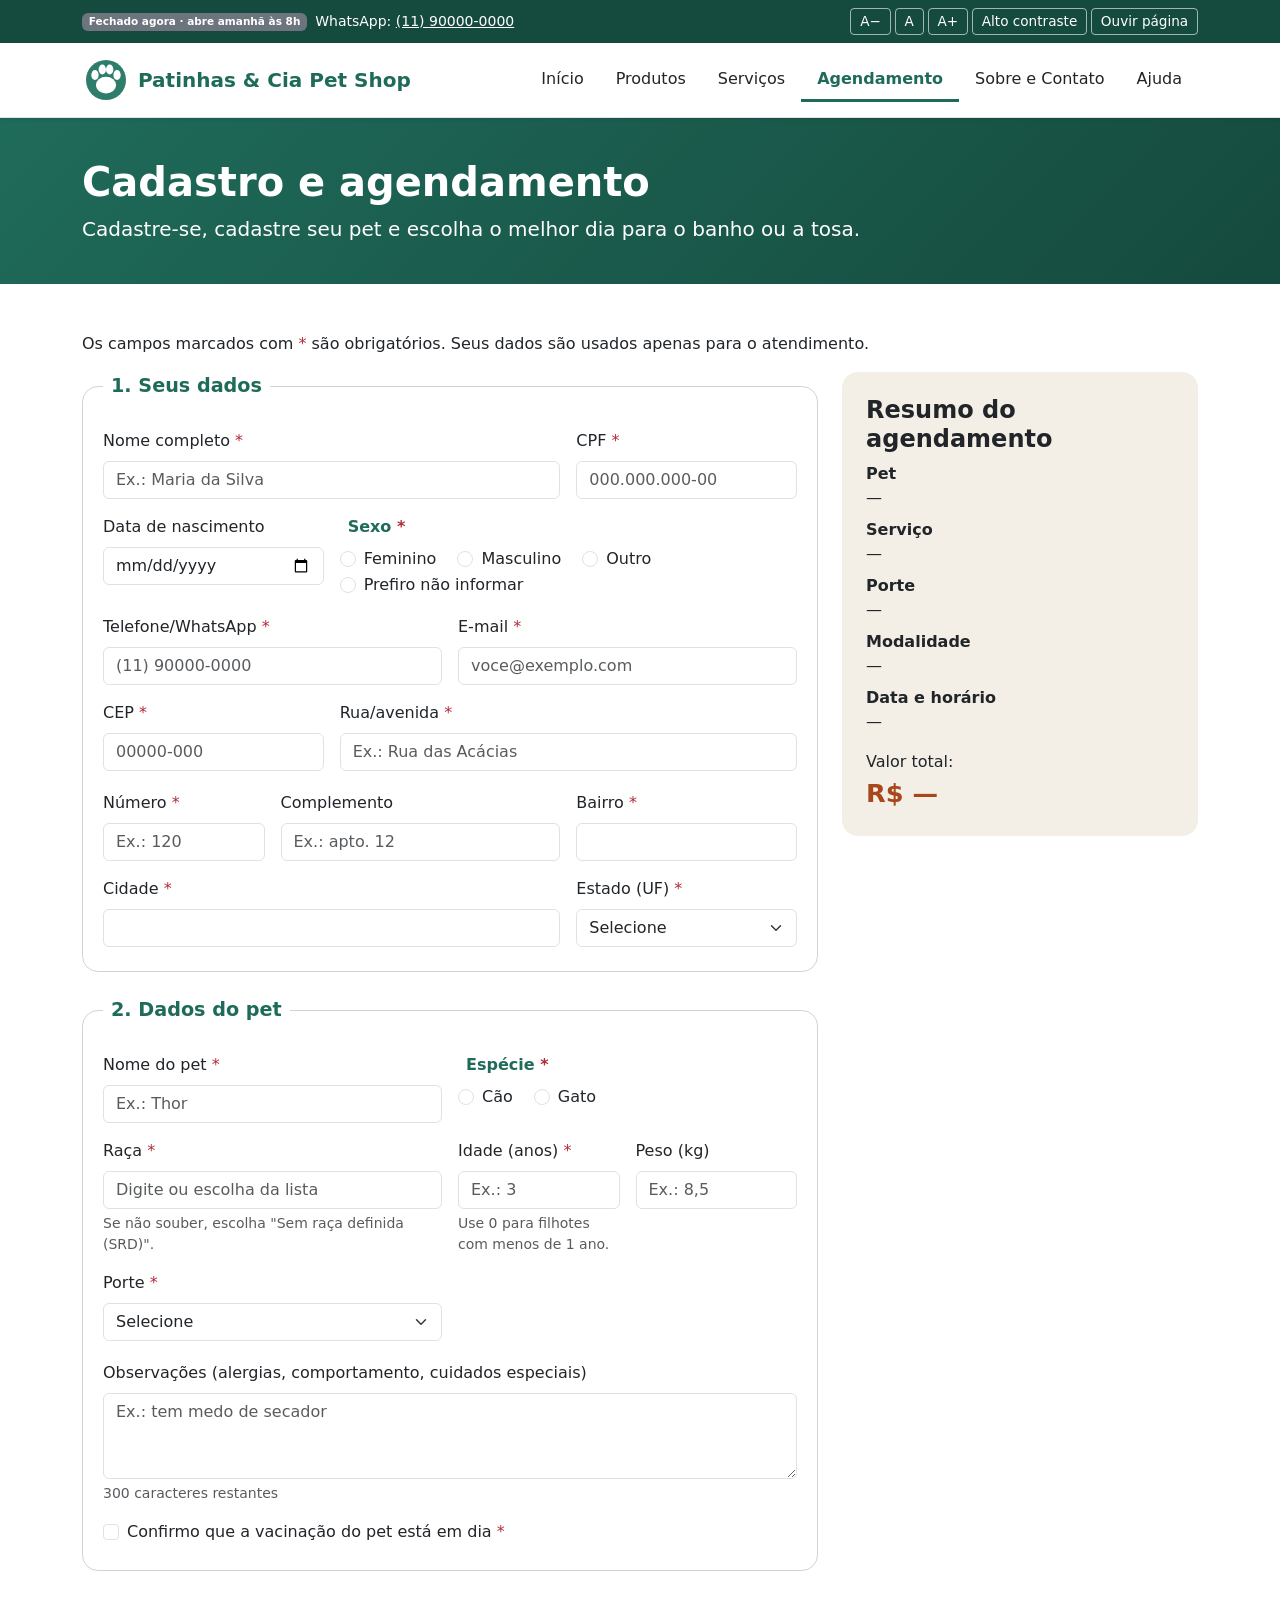
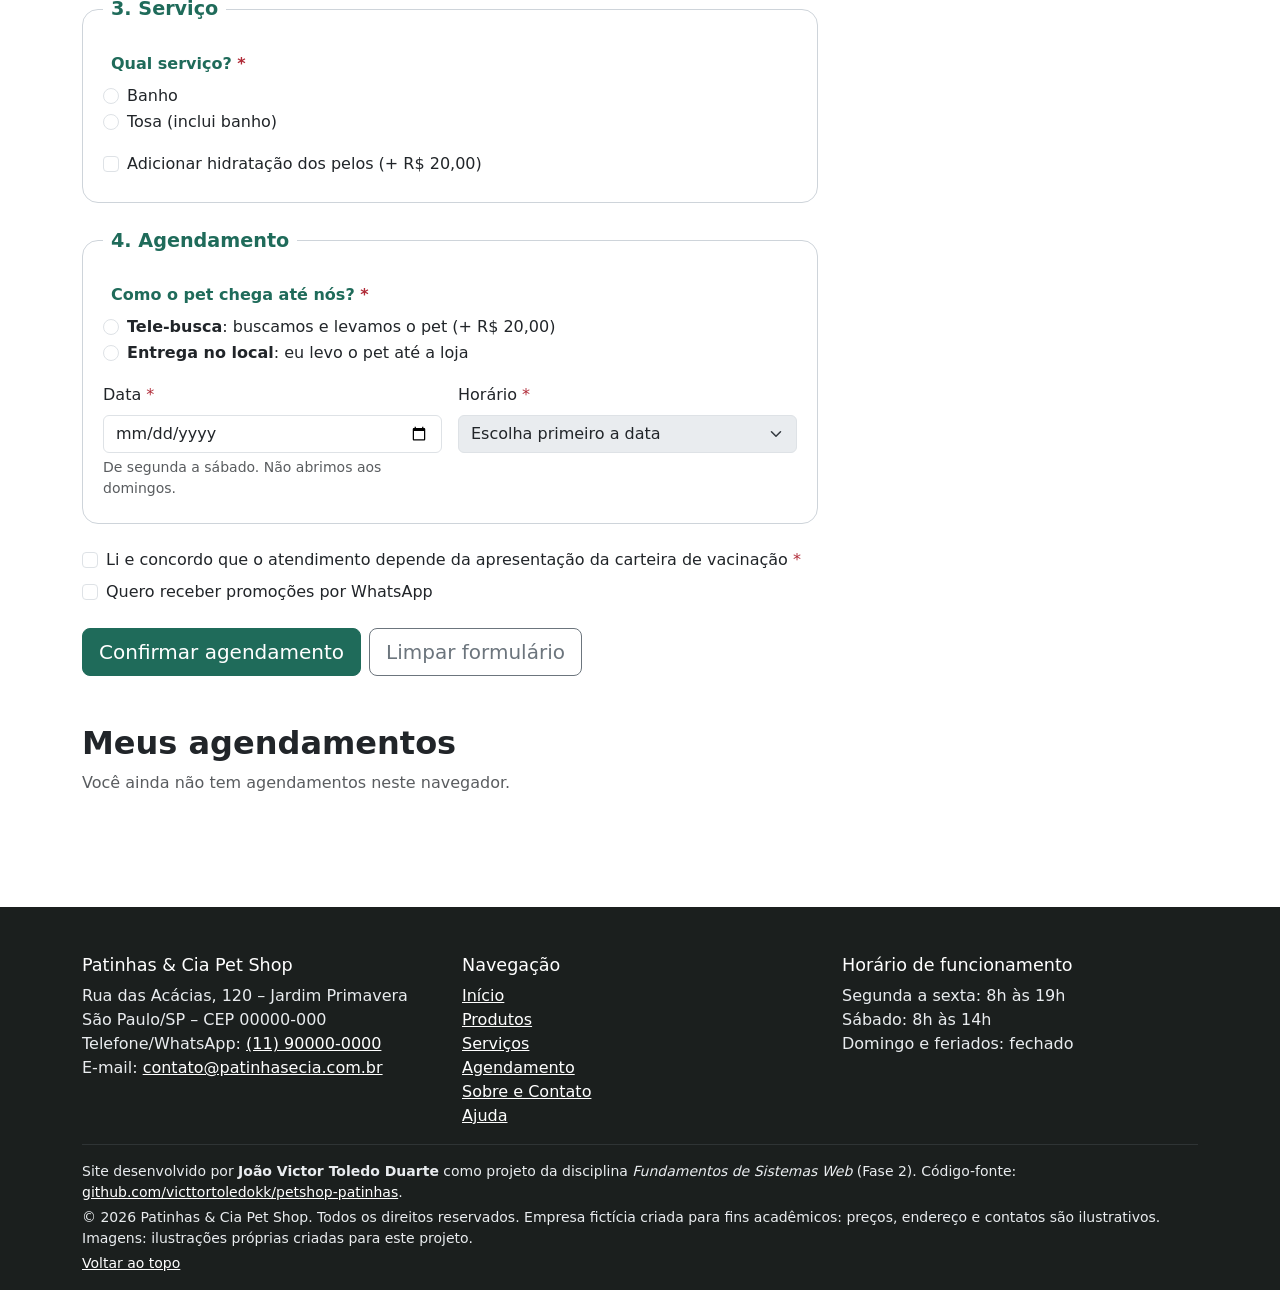
==== agendamento.html @ 4f547d24 "Fase 2: página de cadastro e agendamento (agendamento.html)" ====
<!DOCTYPE html>
<html lang="pt-BR">
<head>
  <meta charset="UTF-8">
  <meta name="viewport" content="width=device-width, initial-scale=1.0">
  <meta name="description" content="Cadastro do cliente e do pet e agendamento de banho e tosa com tele-busca ou entrega no local.">
  <meta name="author" content="João Victor Toledo Duarte">
  <title>Agendamento | Patinhas &amp; Cia Pet Shop</title>
  <link rel="icon" href="imagens/logo.svg" type="image/svg+xml">
  <!-- Bootstrap 5 (CDN) e, depois, o CSS próprio do site, que personaliza o Bootstrap -->
  <link rel="stylesheet" href="https://cdn.jsdelivr.net/npm/bootstrap@5.3.9/dist/css/bootstrap.min.css" integrity="sha384-yEPZ7jP9S0QKiUQ0m3jjsO4ProIW7wvR9gXkI7JOGa2XVsw53Yke2bsdkBbjmmiX" crossorigin="anonymous">
  <link rel="stylesheet" href="css/estilo.css">
</head>
<body id="topo">
  <!-- Link para pular direto ao conteúdo (acessibilidade para teclado e leitores de tela) -->
  <a class="visually-hidden-focusable pular-link" href="#conteudo">Pular para o conteúdo principal</a>

  <!-- ===================== CABEÇALHO ===================== -->
  <header>
    <!-- Barra superior: status da loja (atualizado por JavaScript), contato e recursos de acessibilidade -->
    <div class="barra-topo py-2">
      <div class="container d-flex flex-wrap justify-content-between align-items-center gap-2">
        <p class="mb-0 d-flex flex-wrap align-items-center gap-2">
          <span id="status-loja" class="badge text-bg-secondary">Seg. a sex. 8h às 19h · sáb. 8h às 14h</span>
          <span>WhatsApp: <a href="tel:+5511900000000">(11) 90000-0000</a></span>
        </p>
        <div class="barra-acessibilidade d-flex flex-wrap gap-1" role="group" aria-label="Recursos de acessibilidade">
          <button type="button" class="btn btn-sm" id="btn-diminuir-fonte" aria-label="Diminuir o tamanho do texto">A−</button>
          <button type="button" class="btn btn-sm" id="btn-fonte-padrao" aria-label="Voltar ao tamanho de texto padrão">A</button>
          <button type="button" class="btn btn-sm" id="btn-aumentar-fonte" aria-label="Aumentar o tamanho do texto">A+</button>
          <button type="button" class="btn btn-sm" id="btn-contraste" aria-pressed="false">Alto contraste</button>
          <button type="button" class="btn btn-sm" id="btn-ouvir" aria-pressed="false"><span class="rotulo-ouvir">Ouvir página</span></button>
        </div>
      </div>
    </div>

    <!-- Menu de navegação responsivo (Bootstrap navbar): vira um botão "hambúrguer" em telas pequenas -->
    <nav class="navbar navbar-expand-lg bg-white border-bottom shadow-sm" aria-label="Menu principal">
      <div class="container">
        <a class="navbar-brand navbar-marca d-flex align-items-center gap-2 fw-bold text-primary" href="index.html">
          <img src="imagens/logo.svg" alt="" width="48" height="48">
          Patinhas &amp; Cia Pet Shop
        </a>
        <button class="navbar-toggler" type="button" data-bs-toggle="collapse" data-bs-target="#menu-principal"
                aria-controls="menu-principal" aria-expanded="false" aria-label="Abrir ou fechar o menu de navegação">
          <span class="navbar-toggler-icon"></span>
        </button>
        <div class="collapse navbar-collapse" id="menu-principal">
          <ul class="navbar-nav ms-auto">
          <li class="nav-item"><a class="nav-link px-lg-3" href="index.html">Início</a></li>
          <li class="nav-item"><a class="nav-link px-lg-3" href="produtos.html">Produtos</a></li>
          <li class="nav-item"><a class="nav-link px-lg-3" href="servicos.html">Serviços</a></li>
          <li class="nav-item"><a class="nav-link px-lg-3" href="agendamento.html" aria-current="page">Agendamento</a></li>
          <li class="nav-item"><a class="nav-link px-lg-3" href="sobre.html">Sobre e Contato</a></li>
          <li class="nav-item"><a class="nav-link px-lg-3" href="ajuda.html">Ajuda</a></li>
          </ul>
        </div>
      </div>
    </nav>
  </header>

  <!-- ===================== CONTEÚDO PRINCIPAL ===================== -->
  <main id="conteudo" tabindex="-1">
    <!-- Faixa de título da página -->
    <div class="faixa-titulo">
      <div class="container">
        <h1 class="fw-bold">Cadastro e agendamento</h1>
        <p class="lead mb-0">Cadastre-se, cadastre seu pet e escolha o melhor dia para o banho ou a tosa.</p>
      </div>
    </div>

    <div class="container py-5">
      <p>Os campos marcados com <span class="obrigatorio" aria-hidden="true"></span> são obrigatórios. Seus dados são usados apenas para o atendimento.</p>

      <!-- Resumo de erros: aparece no envio se algum campo estiver inválido (js/agendamento.js) -->
      <div id="resumo-erros" class="alert alert-danger" tabindex="-1" role="alert" hidden>
        <h2 class="h5 qtd-erros">Há campos para corrigir:</h2>
        <ul class="mb-0"></ul>
      </div>

      <div class="row g-4">
        <div class="col-lg-8">
          <!-- novalidate: a validação é feita pelo JavaScript, com mensagens acessíveis -->
          <form id="form-agendamento" novalidate>

            <!-- ============ 1. Dados do cliente ============ -->
            <fieldset class="bloco-form">
              <legend>1. Seus dados</legend>
              <div class="row g-3 mb-3">
                <div class="col-md-8">
                  <label for="nome" class="form-label obrigatorio">Nome completo</label>
                  <input type="text" class="form-control" id="nome" name="nome" required minlength="3" maxlength="80" autocomplete="name" placeholder="Ex.: Maria da Silva" aria-describedby="erro-nome">
                  <div id="erro-nome" class="invalid-feedback">Informe seu nome completo (pelo menos 3 letras).</div>
                </div>
                <div class="col-md-4">
                  <label for="cpf" class="form-label obrigatorio">CPF</label>
                  <input type="text" class="form-control" id="cpf" name="cpf" required inputmode="numeric" maxlength="14" placeholder="000.000.000-00" aria-describedby="erro-cpf">
                  <div id="erro-cpf" class="invalid-feedback">Informe um CPF válido.</div>
                </div>
                <div class="col-md-4">
                  <label for="nascimento" class="form-label">Data de nascimento</label>
                  <input type="date" class="form-control" id="nascimento" name="nascimento" min="1900-01-01" autocomplete="bday">
                </div>
                <div class="col-md-8">
                  <fieldset class="grupo-opcoes">
                    <legend class="form-label fs-6 obrigatorio">Sexo</legend>
                  <div class="form-check form-check-inline">
                    <input class="form-check-input" type="radio" name="sexo" id="sexo-f" value="feminino" data-rotulo="Sexo" required>
                    <label class="form-check-label" for="sexo-f">Feminino</label>
                  </div>
                  <div class="form-check form-check-inline">
                    <input class="form-check-input" type="radio" name="sexo" id="sexo-m" value="masculino" data-rotulo="Sexo" required>
                    <label class="form-check-label" for="sexo-m">Masculino</label>
                  </div>
                  <div class="form-check form-check-inline">
                    <input class="form-check-input" type="radio" name="sexo" id="sexo-o" value="outro" data-rotulo="Sexo" required>
                    <label class="form-check-label" for="sexo-o">Outro</label>
                  </div>
                  <div class="form-check form-check-inline">
                    <input class="form-check-input" type="radio" name="sexo" id="sexo-n" value="naoInformar" data-rotulo="Sexo" required>
                    <label class="form-check-label" for="sexo-n">Prefiro não informar</label>
                  </div>
                  </fieldset>
                </div>
                <div class="col-md-6">
                  <label for="telefone" class="form-label obrigatorio">Telefone/WhatsApp</label>
                  <input type="tel" class="form-control" id="telefone" name="telefone" required inputmode="numeric" maxlength="15" autocomplete="tel" placeholder="(11) 90000-0000" aria-describedby="erro-telefone">
                  <div id="erro-telefone" class="invalid-feedback">Informe o telefone com DDD.</div>
                </div>
                <div class="col-md-6">
                  <label for="email" class="form-label obrigatorio">E-mail</label>
                  <input type="email" class="form-control" id="email" name="email" required maxlength="100" autocomplete="email" placeholder="voce@exemplo.com" aria-describedby="erro-email">
                  <div id="erro-email" class="invalid-feedback">Informe um e-mail válido, como nome@exemplo.com.</div>
                </div>
              </div>

              <!-- Endereço: o CEP preenche rua, bairro, cidade e UF automaticamente -->
              <div class="row g-3 mb-3">
                <div class="col-md-4">
                  <label for="cep" class="form-label obrigatorio">CEP</label>
                  <input type="text" class="form-control" id="cep" name="cep" required inputmode="numeric" maxlength="9" autocomplete="postal-code" placeholder="00000-000" aria-describedby="status-cep erro-cep">
                  <div id="erro-cep" class="invalid-feedback">Informe o CEP com 8 números.</div>
                  <div id="status-cep" class="form-text" aria-live="polite"></div>
                </div>
                <div class="col-md-8">
                  <label for="logradouro" class="form-label obrigatorio">Rua/avenida</label>
                  <input type="text" class="form-control" id="logradouro" name="logradouro" required maxlength="100" autocomplete="address-line1" placeholder="Ex.: Rua das Acácias">
                  <div class="invalid-feedback">Informe a rua.</div>
                </div>
                <div class="col-md-3">
                  <label for="numero" class="form-label obrigatorio">Número</label>
                  <input type="text" class="form-control" id="numero" name="numero" required maxlength="10" placeholder="Ex.: 120">
                  <div class="invalid-feedback">Informe o número.</div>
                </div>
                <div class="col-md-5">
                  <label for="complemento" class="form-label">Complemento</label>
                  <input type="text" class="form-control" id="complemento" name="complemento" maxlength="50" autocomplete="address-line2" placeholder="Ex.: apto. 12">
                </div>
                <div class="col-md-4">
                  <label for="bairro" class="form-label obrigatorio">Bairro</label>
                  <input type="text" class="form-control" id="bairro" name="bairro" required maxlength="60">
                  <div class="invalid-feedback">Informe o bairro.</div>
                </div>
                <div class="col-md-8">
                  <label for="cidade" class="form-label obrigatorio">Cidade</label>
                  <input type="text" class="form-control" id="cidade" name="cidade" required maxlength="60" autocomplete="address-level2">
                  <div class="invalid-feedback">Informe a cidade.</div>
                </div>
                <div class="col-md-4">
                  <label for="uf" class="form-label obrigatorio">Estado (UF)</label>
                  <select class="form-select" id="uf" name="uf" required autocomplete="address-level1">
                    <option value="">Selecione</option>
                    <option value="AC">AC</option>
                    <option value="AL">AL</option>
                    <option value="AP">AP</option>
                    <option value="AM">AM</option>
                    <option value="BA">BA</option>
                    <option value="CE">CE</option>
                    <option value="DF">DF</option>
                    <option value="ES">ES</option>
                    <option value="GO">GO</option>
                    <option value="MA">MA</option>
                    <option value="MT">MT</option>
                    <option value="MS">MS</option>
                    <option value="MG">MG</option>
                    <option value="PA">PA</option>
                    <option value="PB">PB</option>
                    <option value="PR">PR</option>
                    <option value="PE">PE</option>
                    <option value="PI">PI</option>
                    <option value="RJ">RJ</option>
                    <option value="RN">RN</option>
                    <option value="RS">RS</option>
                    <option value="RO">RO</option>
                    <option value="RR">RR</option>
                    <option value="SC">SC</option>
                    <option value="SP">SP</option>
                    <option value="SE">SE</option>
                    <option value="TO">TO</option>
                  </select>
                  <div class="invalid-feedback">Selecione o estado.</div>
                </div>
              </div>
            </fieldset>

            <!-- ============ 2. Dados do pet ============ -->
            <fieldset class="bloco-form">
              <legend>2. Dados do pet</legend>
              <div class="row g-3 mb-3">
                <div class="col-md-6">
                  <label for="petNome" class="form-label obrigatorio">Nome do pet</label>
                  <input type="text" class="form-control" id="petNome" name="petNome" required maxlength="40" placeholder="Ex.: Thor">
                  <div class="invalid-feedback">Informe o nome do pet.</div>
                </div>
                <div class="col-md-6">
                  <fieldset class="grupo-opcoes">
                    <legend class="form-label fs-6 obrigatorio">Espécie</legend>
                  <div class="form-check form-check-inline">
                    <input class="form-check-input" type="radio" name="especie" id="especie-cao" value="cao" data-rotulo="Espécie" required>
                    <label class="form-check-label" for="especie-cao">Cão</label>
                  </div>
                  <div class="form-check form-check-inline">
                    <input class="form-check-input" type="radio" name="especie" id="especie-gato" value="gato" data-rotulo="Espécie" required>
                    <label class="form-check-label" for="especie-gato">Gato</label>
                  </div>
                  </fieldset>
                </div>
                <div class="col-md-6">
                  <label for="raca" class="form-label obrigatorio">Raça</label>
                  <!-- datalist: sugestões de raças conforme a espécie, mas aceita qualquer texto -->
                  <input type="text" class="form-control" id="raca" name="raca" required maxlength="40" list="lista-racas" placeholder="Digite ou escolha da lista" aria-describedby="ajuda-raca">
                  <datalist id="lista-racas"></datalist>
                  <div id="ajuda-raca" class="form-text">Se não souber, escolha "Sem raça definida (SRD)".</div>
                  <div class="invalid-feedback">Informe a raça.</div>
                </div>
                <div class="col-6 col-md-3">
                  <label for="petIdade" class="form-label obrigatorio">Idade (anos)</label>
                  <input type="number" class="form-control" id="petIdade" name="petIdade" required min="0" max="30" step="1" placeholder="Ex.: 3" aria-describedby="ajuda-idade">
                  <div id="ajuda-idade" class="form-text">Use 0 para filhotes com menos de 1 ano.</div>
                  <div class="invalid-feedback">Informe uma idade de 0 a 30 anos.</div>
                </div>
                <div class="col-6 col-md-3">
                  <label for="peso" class="form-label">Peso (kg)</label>
                  <input type="number" class="form-control" id="peso" name="peso" min="0.5" max="100" step="0.1" placeholder="Ex.: 8,5" aria-describedby="aviso-porte">
                  <div class="invalid-feedback">Informe um peso de 0,5 a 100 kg.</div>
                </div>
                <div class="col-md-6">
                  <label for="porte" class="form-label obrigatorio">Porte</label>
                  <select class="form-select" id="porte" name="porte" required aria-describedby="aviso-porte">
                    <option value="">Selecione</option>
                    <option value="pequeno">Pequeno (até 10 kg)</option>
                    <option value="medio">Médio (de 10 a 25 kg)</option>
                    <option value="grande">Grande (acima de 25 kg)</option>
                  </select>
                  <div class="invalid-feedback">Selecione o porte do pet.</div>
                  <div id="aviso-porte" class="form-text" aria-live="polite"></div>
                </div>
                <div class="col-12">
                  <label for="observacoes" class="form-label">Observações (alergias, comportamento, cuidados especiais)</label>
                  <textarea class="form-control" id="observacoes" name="observacoes" rows="3" maxlength="300" placeholder="Ex.: tem medo de secador" aria-describedby="contador-obs"></textarea>
                  <div id="contador-obs" class="form-text">300 caracteres restantes</div>
                </div>
                <div class="col-12">
                  <div class="form-check">
                    <input class="form-check-input" type="checkbox" id="vacinas" name="vacinas" required data-rotulo="Vacinas">
                    <label class="form-check-label obrigatorio" for="vacinas">Confirmo que a vacinação do pet está em dia</label>
                    <div class="invalid-feedback">Para a segurança de todos os animais, só atendemos pets vacinados.</div>
                  </div>
                </div>
              </div>
            </fieldset>

            <!-- ============ 3. Serviço ============ -->
            <fieldset class="bloco-form">
              <legend>3. Serviço</legend>
              <div class="row g-3 mb-3">
                <div class="col-md-6">
                  <fieldset class="grupo-opcoes">
                    <legend class="form-label fs-6 obrigatorio">Qual serviço?</legend>
                  <div class="form-check">
                    <input class="form-check-input" type="radio" name="servico" id="servico-banho" value="banho" data-rotulo="Serviço" required>
                    <label class="form-check-label" for="servico-banho">Banho</label>
                  </div>
                  <div class="form-check">
                    <input class="form-check-input" type="radio" name="servico" id="servico-tosa" value="tosa" data-rotulo="Serviço" required>
                    <label class="form-check-label" for="servico-tosa">Tosa (inclui banho)</label>
                  </div>
                  </fieldset>
                </div>
                <div class="col-md-6" id="grupo-tipo-tosa" hidden>
                  <fieldset class="grupo-opcoes">
                    <legend class="form-label fs-6 obrigatorio">Tipo de tosa</legend>
                  <div class="form-check">
                    <input class="form-check-input" type="radio" name="tipoTosa" id="tosa-higienica" value="higienica" data-rotulo="Tipo de tosa" required>
                    <label class="form-check-label" for="tosa-higienica">Higiênica (patas, barriga e regiões íntimas)</label>
                  </div>
                  <div class="form-check">
                    <input class="form-check-input" type="radio" name="tipoTosa" id="tosa-completa" value="completa" data-rotulo="Tipo de tosa" required>
                    <label class="form-check-label" for="tosa-completa">Completa (corpo inteiro)</label>
                  </div>
                  </fieldset>
                </div>
                <div class="col-12">
                  <div class="form-check">
                    <input class="form-check-input" type="checkbox" id="hidratacao" name="hidratacao">
                    <label class="form-check-label" for="hidratacao">Adicionar hidratação dos pelos (+ R$ 20,00)</label>
                  </div>
                </div>
              </div>
            </fieldset>

            <!-- ============ 4. Agendamento ============ -->
            <fieldset class="bloco-form">
              <legend>4. Agendamento</legend>
              <div class="row g-3 mb-3">
                <div class="col-12">
                  <fieldset class="grupo-opcoes">
                    <legend class="form-label fs-6 obrigatorio">Como o pet chega até nós?</legend>
                  <div class="form-check">
                    <input class="form-check-input" type="radio" name="modalidade" id="modalidade-telebusca" value="telebusca" data-rotulo="Modalidade" required>
                    <label class="form-check-label" for="modalidade-telebusca"><strong>Tele-busca</strong>: buscamos e levamos o pet (+ R$ 20,00)</label>
                  </div>
                  <div class="form-check">
                    <input class="form-check-input" type="radio" name="modalidade" id="modalidade-local" value="local" data-rotulo="Modalidade" required>
                    <label class="form-check-label" for="modalidade-local"><strong>Entrega no local</strong>: eu levo o pet até a loja</label>
                  </div>
                  </fieldset>
                </div>
                <!-- Aparece só quando a tele-busca é escolhida -->
                <div class="col-12" id="bloco-endereco-busca" hidden>
                  <div class="form-check mb-2">
                    <input class="form-check-input" type="checkbox" id="mesmoEndereco" name="mesmoEndereco" checked>
                    <label class="form-check-label" for="mesmoEndereco">Buscar o pet no endereço informado acima</label>
                  </div>
                  <div id="bloco-outro-endereco" hidden>
                    <label for="enderecoBusca" class="form-label obrigatorio">Endereço para a busca</label>
                    <textarea class="form-control" id="enderecoBusca" name="enderecoBusca" rows="2" maxlength="150" placeholder="Rua, número, bairro e ponto de referência" disabled></textarea>
                    <div class="invalid-feedback">Informe o endereço onde devemos buscar o pet.</div>
                  </div>
                </div>
                <div class="col-md-6">
                  <!-- input type="date": o navegador mostra um calendário para escolher o dia -->
                  <label for="data" class="form-label obrigatorio">Data</label>
                  <input type="date" class="form-control" id="data" name="data" required aria-describedby="ajuda-data erro-data">
                  <div id="ajuda-data" class="form-text">De segunda a sábado. Não abrimos aos domingos.</div>
                  <div id="erro-data" class="invalid-feedback">Escolha uma data válida, de amanhã até 60 dias.</div>
                </div>
                <div class="col-md-6">
                  <label for="horario" class="form-label obrigatorio">Horário</label>
                  <select class="form-select" id="horario" name="horario" required disabled aria-describedby="ajuda-horario">
                    <option value="">Escolha primeiro a data</option>
                  </select>
                  <div id="ajuda-horario" class="form-text" aria-live="polite"></div>
                  <div class="invalid-feedback">Escolha um horário.</div>
                </div>
              </div>
            </fieldset>

            <!-- ============ 5. Confirmação ============ -->
            <div class="form-check mb-2">
              <input class="form-check-input" type="checkbox" id="termos" name="termos" required data-rotulo="Termos">
              <label class="form-check-label obrigatorio" for="termos">Li e concordo que o atendimento depende da apresentação da carteira de vacinação</label>
              <div class="invalid-feedback">É preciso concordar para agendar.</div>
            </div>
            <div class="form-check mb-4">
              <input class="form-check-input" type="checkbox" id="novidades" name="novidades">
              <label class="form-check-label" for="novidades">Quero receber promoções por WhatsApp</label>
            </div>
            <div class="d-flex flex-wrap gap-2">
              <button type="submit" class="btn btn-primary btn-lg">Confirmar agendamento</button>
              <button type="reset" class="btn btn-outline-secondary btn-lg">Limpar formulário</button>
            </div>
          </form>
        </div>

        <!-- Resumo atualizado em tempo real -->
        <aside class="col-lg-4" aria-labelledby="titulo-resumo">
          <div class="card bg-suave border-0 p-4 resumo-fixo">
            <h2 id="titulo-resumo" class="h4 fw-bold">Resumo do agendamento</h2>
            <dl class="mb-2">
              <dt>Pet</dt><dd id="resumo-pet">—</dd>
              <dt>Serviço</dt><dd id="resumo-servico">—</dd>
              <dt>Porte</dt><dd id="resumo-porte">—</dd>
              <dt>Modalidade</dt><dd id="resumo-modalidade">—</dd>
              <dt>Data e horário</dt><dd id="resumo-data">—</dd>
            </dl>
            <p class="mb-0">Valor total:</p>
            <p id="resumo-total" class="resumo-total mb-0" aria-live="polite">R$ —</p>
          </div>
        </aside>
      </div>

      <!-- Agendamentos já feitos neste navegador -->
      <section class="mt-5" aria-labelledby="titulo-meus-agendamentos">
        <h2 id="titulo-meus-agendamentos" class="fw-bold" tabindex="-1">Meus agendamentos</h2>
        <p id="sem-agendamentos" class="text-body-secondary">Você ainda não tem agendamentos neste navegador.</p>
        <div class="table-responsive">
          <table class="table table-striped align-middle" id="tabela-agendamentos" hidden>
            <caption>Agendamentos salvos neste navegador</caption>
            <thead>
              <tr>
                <th scope="col">Data e horário</th>
                <th scope="col">Pet</th>
                <th scope="col">Serviço</th>
                <th scope="col">Modalidade</th>
                <th scope="col">Valor</th>
                <th scope="col">Protocolo</th>
                <th scope="col">Ação</th>
              </tr>
            </thead>
            <tbody id="lista-agendamentos"></tbody>
          </table>
        </div>
      </section>
    </div>

    <!-- Janela de confirmação (Bootstrap modal) -->
    <div class="modal fade" id="modal-confirmacao" tabindex="-1" role="dialog" aria-modal="true" aria-labelledby="titulo-confirmacao" aria-hidden="true">
      <div class="modal-dialog modal-dialog-centered">
        <div class="modal-content">
          <div class="modal-header">
            <h2 class="modal-title h4" id="titulo-confirmacao">Agendamento confirmado!</h2>
            <button type="button" class="btn-close" data-bs-dismiss="modal" aria-label="Fechar"></button>
          </div>
          <div class="modal-body">
            <p>Protocolo: <strong id="confirmacao-protocolo"></strong></p>
            <dl class="row mb-0" id="confirmacao-detalhes"></dl>
            <p class="small text-body-secondary mt-3 mb-0">Enviaremos a confirmação pelo WhatsApp. Lembre-se da carteira de vacinação.</p>
          </div>
          <div class="modal-footer">
            <button type="button" class="btn btn-primary" data-bs-dismiss="modal">Entendi</button>
          </div>
        </div>
      </div>
    </div>
  </main>

  <!-- ===================== RODAPÉ ===================== -->
  <footer class="rodape mt-5 pt-5 pb-3">
    <div class="container">
      <div class="row g-4">
        <div class="col-md-4">
          <h2>Patinhas &amp; Cia Pet Shop</h2>
          <address class="mb-0">
            Rua das Acácias, 120 – Jardim Primavera<br>
            São Paulo/SP – CEP 00000-000<br>
            Telefone/WhatsApp: <a href="tel:+5511900000000">(11) 90000-0000</a><br>
            E-mail: <a href="mailto:contato@patinhasecia.com.br">contato@patinhasecia.com.br</a>
          </address>
        </div>
        <div class="col-md-4">
          <h2>Navegação</h2>
          <nav aria-label="Links do rodapé">
            <ul class="list-unstyled mb-0">
              <li><a href="index.html">Início</a></li>
              <li><a href="produtos.html">Produtos</a></li>
              <li><a href="servicos.html">Serviços</a></li>
              <li><a href="agendamento.html">Agendamento</a></li>
              <li><a href="sobre.html">Sobre e Contato</a></li>
              <li><a href="ajuda.html">Ajuda</a></li>
            </ul>
          </nav>
        </div>
        <div class="col-md-4">
          <h2>Horário de funcionamento</h2>
          <ul class="list-unstyled mb-0">
            <li>Segunda a sexta: 8h às 19h</li>
            <li>Sábado: 8h às 14h</li>
            <li>Domingo e feriados: fechado</li>
          </ul>
        </div>
      </div>
      <hr class="border-secondary">
      <p class="small mb-1">
        Site desenvolvido por <strong>João Victor Toledo Duarte</strong> como projeto da disciplina
        <cite>Fundamentos de Sistemas Web</cite> (Fase 2).
        Código-fonte: <a href="https://github.com/victtortoledokk/petshop-patinhas">github.com/victtortoledokk/petshop-patinhas</a>.
      </p>
      <p class="small mb-1">
        &copy; <span class="ano-atual">2026</span> Patinhas &amp; Cia Pet Shop. Todos os direitos reservados.
        Empresa fictícia criada para fins acadêmicos: preços, endereço e contatos são ilustrativos.
        Imagens: ilustrações próprias criadas para este projeto.
      </p>
      <p class="small mb-0"><a href="#topo">Voltar ao topo</a></p>
    </div>
  </footer>

  <!-- Região invisível lida por leitores de tela quando o JavaScript avisa algo -->
  <div id="anuncio-leitor" class="visually-hidden" aria-live="polite" aria-atomic="true"></div>
  <!-- Área onde aparecem os avisos flutuantes (toasts) -->
  <div id="area-avisos" class="toast-container position-fixed bottom-0 start-0 p-3"></div>

  <!-- Scripts no fim do body: a página aparece antes de o JavaScript carregar -->
  <script src="https://cdn.jsdelivr.net/npm/bootstrap@5.3.9/dist/js/bootstrap.bundle.min.js" integrity="sha384-WyOxWvTyr1QaMPfiPJSv76iReVthorl5uWlFtZPyK0IEB0hGzo9y5Bp9mYanr8Bu" crossorigin="anonymous"></script>
  <script src="js/dados.js"></script>
  <script src="js/main.js"></script>
  <script src="js/agendamento.js"></script>
</body>
</html>
---- css/estilo.css ----
/* ==========================================================================
   Patinhas & Cia Pet Shop – folha de estilos própria (Fase 2)
   Autor: João Victor Toledo Duarte
   Disciplina: Fundamentos de Sistemas Web

   Este arquivo complementa o Bootstrap 5. Ele define:
   1. Variáveis de cor da marca
   2. Estilos gerais e de foco (acessibilidade)
   3. Cabeçalho, barra de acessibilidade e menu
   4. Carrossel
   5. Cards de produtos e serviços
   6. Formulários
   7. Rodapé
   8. Modo de alto contraste
   9. Preferência por movimento reduzido
   ========================================================================== */

/* 1. Variáveis de cor ------------------------------------------------------
   As cores foram escolhidas com contraste mínimo de 4,5:1 sobre o branco
   (critério WCAG AA para texto normal). */
:root {
  --cor-primaria: #1f6b5a;        /* verde da marca (contraste 6,3:1 com branco) */
  --cor-primaria-escura: #154a3e;
  --cor-destaque: #a8481a;        /* laranja escuro para preços (5,8:1 no branco; 5,0:1 no bege) */
  --cor-fundo-suave: #f4efe6;     /* bege claro usado em seções */
  --cor-texto: #212529;
  --raio-borda: 1rem;

  /* Personaliza a cor primária do Bootstrap para usar a cor da marca */
  --bs-primary: #1f6b5a;
  --bs-primary-rgb: 31, 107, 90;
  --bs-link-color: #1f6b5a;
  --bs-link-color-rgb: 31, 107, 90;
  --bs-link-hover-color: #154a3e;
  --bs-link-hover-color-rgb: 21, 74, 62;
}

/* 2. Estilos gerais ------------------------------------------------------- */
html {
  scroll-behavior: smooth;  /* rolagem suave ao clicar em âncoras */
}

body {
  color: var(--cor-texto);
  background-color: #ffffff;
}

/* Foco bem visível em todos os elementos navegáveis pelo teclado */
a:focus-visible,
button:focus-visible,
input:focus-visible,
select:focus-visible,
textarea:focus-visible,
.carousel-control-prev:focus-visible,
.carousel-control-next:focus-visible,
[tabindex]:focus-visible {
  outline: 3px solid #ffbf47 !important;
  outline-offset: 2px;
  box-shadow: 0 0 0 5px #0b0c0c !important;
}

/* O <main> recebe foco pelo link "Pular para o conteúdo"; sem contorno extra */
main:focus {
  outline: none;
}

/* Link "Pular para o conteúdo": invisível até receber foco pelo teclado */
.pular-link {
  position: absolute;
  top: 0.5rem;
  left: 0.5rem;
  z-index: 2000;
  padding: 0.75rem 1rem;
  background: #ffbf47;
  color: #0b0c0c;
  font-weight: 700;
  border-radius: 0.5rem;
}

/* Botões da cor primária usando a cor da marca */
.btn-primary {
  --bs-btn-bg: var(--cor-primaria);
  --bs-btn-border-color: var(--cor-primaria);
  --bs-btn-hover-bg: var(--cor-primaria-escura);
  --bs-btn-hover-border-color: var(--cor-primaria-escura);
  --bs-btn-active-bg: var(--cor-primaria-escura);
  --bs-btn-active-border-color: var(--cor-primaria-escura);
  --bs-btn-disabled-bg: var(--cor-primaria);
  --bs-btn-disabled-border-color: var(--cor-primaria);
}

.btn-outline-primary {
  --bs-btn-color: var(--cor-primaria);
  --bs-btn-border-color: var(--cor-primaria);
  --bs-btn-hover-bg: var(--cor-primaria);
  --bs-btn-hover-border-color: var(--cor-primaria);
  --bs-btn-active-bg: var(--cor-primaria);
  --bs-btn-active-border-color: var(--cor-primaria);
}

.text-primary {
  color: var(--cor-primaria) !important;
}

.bg-suave {
  background-color: var(--cor-fundo-suave);
}

/* Faixa de título no topo das páginas internas */
.faixa-titulo {
  background: linear-gradient(135deg, var(--cor-primaria), var(--cor-primaria-escura));
  color: #ffffff;
  padding: 2.5rem 0;
}

.faixa-titulo a {
  color: #ffffff;
}

.preco {
  color: var(--cor-destaque);
  font-weight: 700;
  font-size: 1.25rem;
}

/* 3. Cabeçalho ------------------------------------------------------------ */
.barra-topo {
  background-color: var(--cor-primaria-escura);
  color: #ffffff;
  font-size: 0.875rem;
}

.barra-topo a {
  color: #ffffff;
}

/* Botões da barra de acessibilidade */
.barra-acessibilidade .btn {
  --bs-btn-padding-y: 0.15rem;
  --bs-btn-padding-x: 0.55rem;
  --bs-btn-font-size: 0.85rem;
  color: #ffffff;
  border-color: rgba(255, 255, 255, 0.6);
}

.barra-acessibilidade .btn:hover,
.barra-acessibilidade .btn[aria-pressed="true"] {
  background-color: #ffffff;
  color: var(--cor-primaria-escura);
}

.navbar-marca img {
  width: 48px;
  height: 48px;
}

.navbar .nav-link {
  font-weight: 500;
  color: var(--cor-texto);
}

/* Página atual destacada no menu (além do aria-current para leitores de tela) */
.navbar .nav-link[aria-current="page"] {
  color: var(--cor-primaria);
  font-weight: 700;
  border-bottom: 3px solid var(--cor-primaria);
}

/* 4. Carrossel ------------------------------------------------------------ */
.carousel-item img {
  object-fit: cover;
  height: 420px;
}

/* Setas de avançar/voltar mais estreitas, para não ficarem sob a legenda */
.carousel-control-prev,
.carousel-control-next {
  width: 7%;
}

/* Legenda com fundo escuro para garantir leitura sobre a imagem */
.carousel-caption {
  left: 9%;
  right: auto;
  bottom: 50%;
  transform: translateY(50%);
  max-width: 46%;
  text-align: left;
  background: rgba(0, 0, 0, 0.55);
  padding: 1.5rem;
  border-radius: var(--raio-borda);
}

.carousel-caption .h2 {
  font-size: 1.9rem;
  font-weight: 700;
}

/* Botão de pausar/continuar o carrossel (requisito WCAG 2.2.2) */
.btn-carrossel-pausa {
  position: absolute;
  right: 1rem;
  bottom: 1rem;
  z-index: 5;
}

@media (max-width: 767.98px) {
  /* No celular a legenda vai para baixo da ilustração, sem cobri-la */
  .carousel-item img {
    height: 240px;
    object-fit: cover;
    object-position: 85% center;
  }

  .carousel-caption {
    position: static;
    transform: none;
    max-width: none;
    border-radius: 0;
    background: var(--cor-primaria-escura);
    padding: 1rem 1rem 3rem;
  }

  .carousel-caption .h2 {
    font-size: 1.3rem;
  }

  /* Setas e botão de pausa ficam sobre a ilustração */
  .carousel-control-prev,
  .carousel-control-next {
    width: 12%;
    height: 240px;
  }

  .btn-carrossel-pausa {
    top: 1rem;
    bottom: auto;
  }
}

/* Faixa da promoção com contagem regressiva */
.faixa-promocao {
  background-color: #fff3cd;
  border-left: 6px solid var(--cor-destaque);
}

.contador {
  font-variant-numeric: tabular-nums;  /* números com largura fixa: o texto não "pula" */
  font-weight: 700;
  color: var(--cor-destaque);
}

.relogio {
  font-variant-numeric: tabular-nums;
}

/* Dica rotativa: transição suave de opacidade */
#dica-texto {
  transition: opacity 0.4s ease;
}

/* 5. Cards ---------------------------------------------------------------- */
.card {
  border-radius: var(--raio-borda);
  transition: transform 0.2s ease, box-shadow 0.2s ease;
}

.card-produto:hover,
.card-produto:focus-within {
  transform: translateY(-4px);
  box-shadow: 0 0.75rem 1.5rem rgba(0, 0, 0, 0.12);
}

.card-produto img,
.card-servico img {
  width: 100%;
  max-width: 200px;
  height: auto;
  margin: 1rem auto 0;
  display: block;
}

.badge-categoria {
  background-color: var(--cor-fundo-suave);
  color: var(--cor-primaria-escura);
}

.card-categoria {
  text-decoration: none;
  color: inherit;
}

.card-categoria:hover .card {
  box-shadow: 0 0.75rem 1.5rem rgba(0, 0, 0, 0.12);
}

/* Tabela de preços: substitui o atributo border="1" usado na fase 1 */
.tabela-precos th[scope="rowgroup"] {
  background-color: var(--cor-fundo-suave);
  vertical-align: middle;
}

/* 6. Formulários ---------------------------------------------------------- */
fieldset.bloco-form {
  border: 1px solid #ced4da;
  border-radius: var(--raio-borda);
  padding: 1.25rem 1.25rem 0.5rem;
  margin-bottom: 1.5rem;
  background-color: #ffffff;
}

fieldset.bloco-form legend {
  float: none;
  width: auto;
  padding: 0 0.5rem;
  font-size: 1.2rem;
  font-weight: 700;
  color: var(--cor-primaria);
}

/* Rádios e caixas de seleção marcados na cor da marca (em vez do azul padrão) */
.form-check-input:checked {
  background-color: var(--cor-primaria);
  border-color: var(--cor-primaria);
}

.form-control:focus,
.form-select:focus,
.form-check-input:focus {
  border-color: var(--cor-primaria);
}

/* Asterisco dos campos obrigatórios */
.obrigatorio::after {
  content: " *";
  color: #b02a37;
}

/* Grupos de opções (radio/checkbox) destacados quando inválidos */
.was-validated .grupo-opcoes:has(input:invalid) {
  border: 1px solid #b02a37;
  border-radius: 0.5rem;
  padding: 0.5rem;
}

/* Resumo do agendamento fica "grudado" ao rolar em telas grandes */
@media (min-width: 992px) {
  .resumo-fixo {
    position: sticky;
    top: 1rem;
  }
}

.resumo-total {
  font-size: 1.6rem;
  font-weight: 700;
  color: var(--cor-destaque);
}

/* 7. Rodapé --------------------------------------------------------------- */
.rodape {
  background-color: #1b1f1e;
  color: #e9ecef;
}

.rodape a {
  color: #ffffff;
}

.rodape h2 {
  font-size: 1.1rem;
  color: #ffffff;
}

/* 8. Alto contraste -------------------------------------------------------
   Ativado pelo botão "Alto contraste" (classe adicionada ao <body> pelo
   JavaScript). Fundo preto, texto branco e links amarelos. */
body.alto-contraste,
body.alto-contraste .bg-suave,
body.alto-contraste .bg-white,
body.alto-contraste .bg-light,
body.alto-contraste .card,
body.alto-contraste .navbar,
body.alto-contraste .barra-topo,
body.alto-contraste .faixa-titulo,
body.alto-contraste .faixa-promocao,
body.alto-contraste .rodape,
body.alto-contraste fieldset.bloco-form,
body.alto-contraste .modal-content,
body.alto-contraste .offcanvas,
body.alto-contraste .table,
body.alto-contraste .table > :not(caption) > * > *,
body.alto-contraste .list-group-item,
body.alto-contraste .toast,
body.alto-contraste .alert {
  background: #000000 !important;
  color: #ffffff !important;
  border-color: #ffffff !important;
}

body.alto-contraste a,
body.alto-contraste .nav-link,
body.alto-contraste .navbar-brand,
body.alto-contraste .preco,
body.alto-contraste .contador,
body.alto-contraste .resumo-total,
body.alto-contraste .text-primary,
body.alto-contraste legend {
  color: #ffff00 !important;
}

body.alto-contraste .btn,
body.alto-contraste .form-control,
body.alto-contraste .form-select {
  background: #000000 !important;
  color: #ffffff !important;
  border: 2px solid #ffff00 !important;
}

body.alto-contraste .text-muted,
body.alto-contraste .text-body-secondary,
body.alto-contraste .form-text {
  color: #ffffff !important;
}

body.alto-contraste .navbar-toggler-icon {
  filter: invert(1);
}

body.alto-contraste .badge {
  background: #ffff00 !important;
  color: #000000 !important;
}

/* 9. Movimento reduzido ---------------------------------------------------
   Respeita usuários que configuraram o sistema para reduzir animações. */
@media (prefers-reduced-motion: reduce) {
  html {
    scroll-behavior: auto;
  }

  *,
  *::before,
  *::after {
    transition: none !important;
    animation: none !important;
  }
}
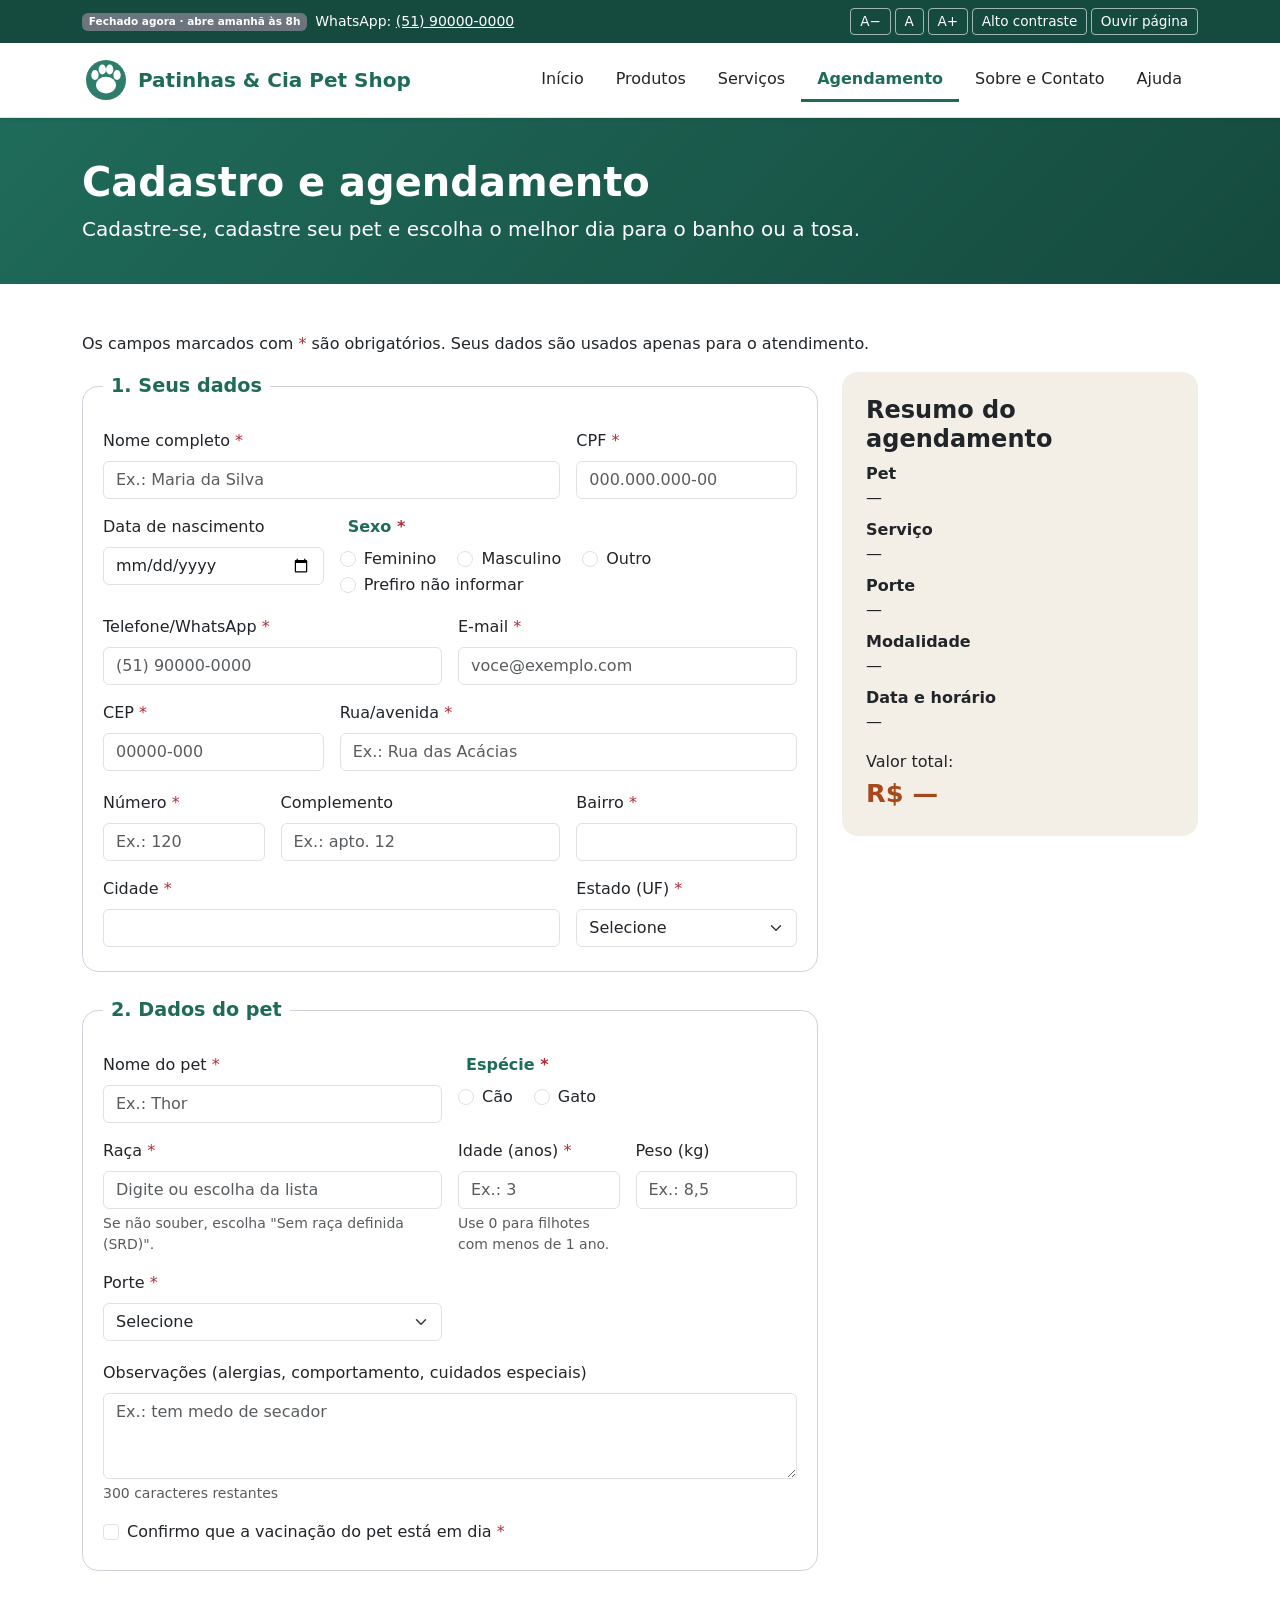
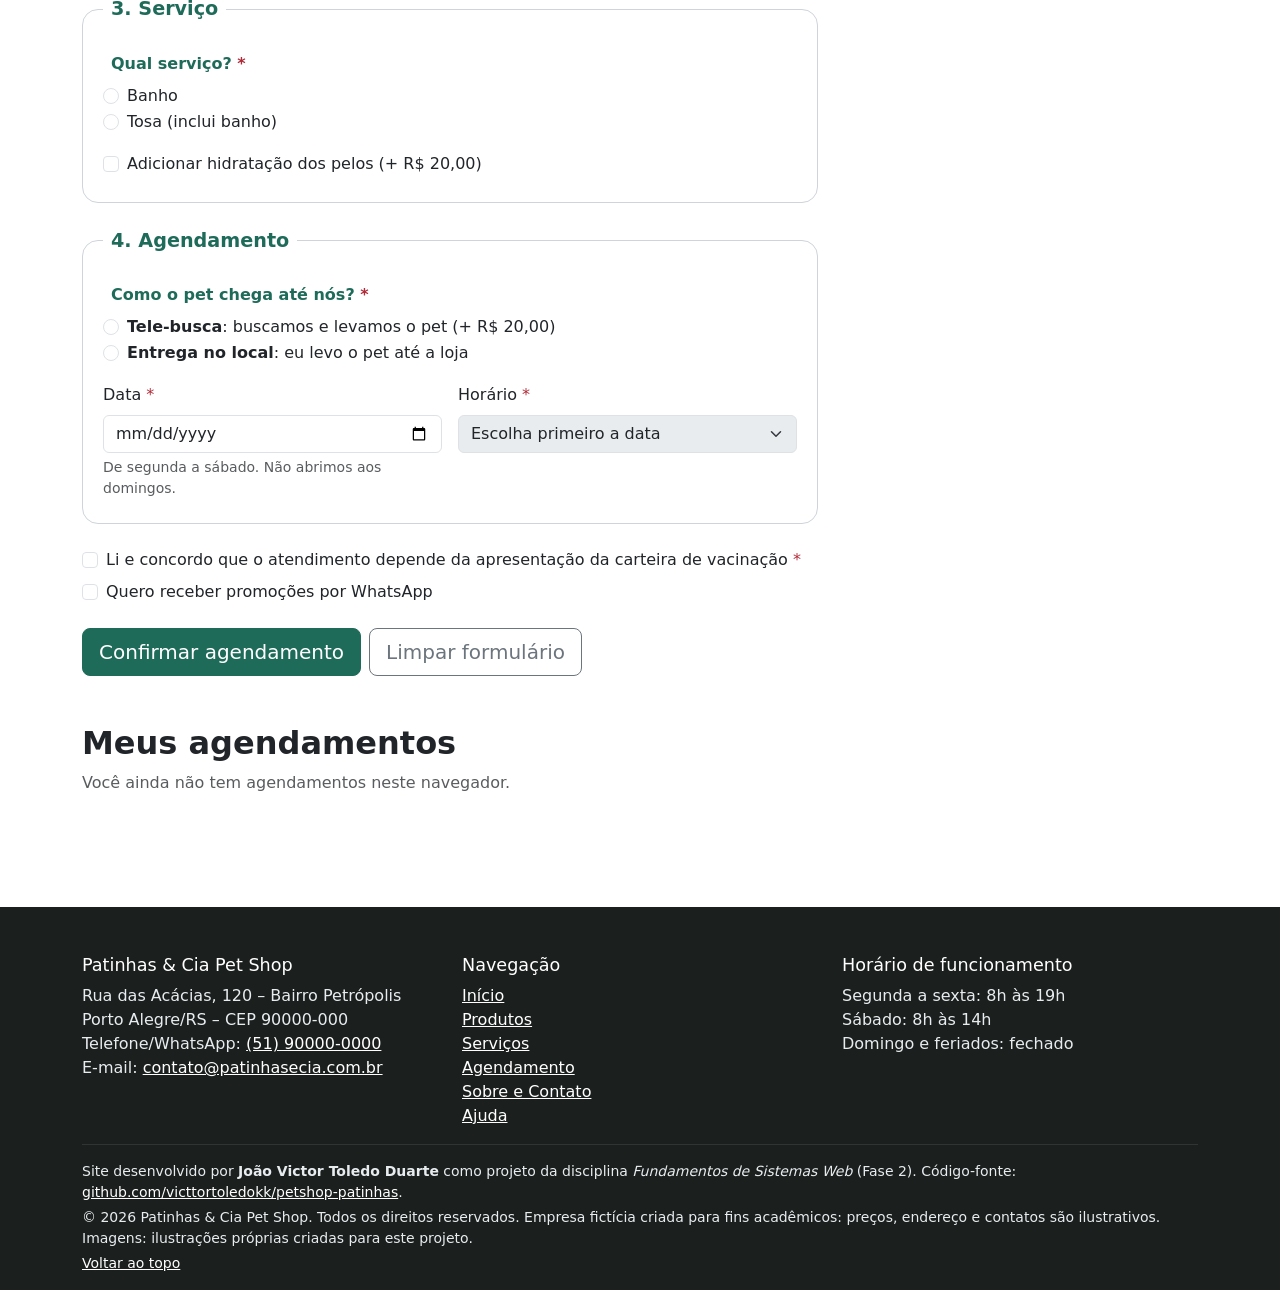
==== commit 0563ef32: "Fase 2: dados fictícios do Rio Grande do Sul (DDD 51) em agendamento.html" ====
--- a/agendamento.html
+++ b/agendamento.html
@@ -22,7 +22,7 @@
       <div class="container d-flex flex-wrap justify-content-between align-items-center gap-2">
         <p class="mb-0 d-flex flex-wrap align-items-center gap-2">
           <span id="status-loja" class="badge text-bg-secondary">Seg. a sex. 8h às 19h · sáb. 8h às 14h</span>
-          <span>WhatsApp: <a href="tel:+5511900000000">(11) 90000-0000</a></span>
+          <span>WhatsApp: <a href="tel:+5551900000000">(51) 90000-0000</a></span>
         </p>
         <div class="barra-acessibilidade d-flex flex-wrap gap-1" role="group" aria-label="Recursos de acessibilidade">
           <button type="button" class="btn btn-sm" id="btn-diminuir-fonte" aria-label="Diminuir o tamanho do texto">A−</button>
@@ -124,7 +124,7 @@
                 </div>
                 <div class="col-md-6">
                   <label for="telefone" class="form-label obrigatorio">Telefone/WhatsApp</label>
-                  <input type="tel" class="form-control" id="telefone" name="telefone" required inputmode="numeric" maxlength="15" autocomplete="tel" placeholder="(11) 90000-0000" aria-describedby="erro-telefone">
+                  <input type="tel" class="form-control" id="telefone" name="telefone" required inputmode="numeric" maxlength="15" autocomplete="tel" placeholder="(51) 90000-0000" aria-describedby="erro-telefone">
                   <div id="erro-telefone" class="invalid-feedback">Informe o telefone com DDD.</div>
                 </div>
                 <div class="col-md-6">
@@ -442,9 +442,9 @@
         <div class="col-md-4">
           <h2>Patinhas &amp; Cia Pet Shop</h2>
           <address class="mb-0">
-            Rua das Acácias, 120 – Jardim Primavera<br>
-            São Paulo/SP – CEP 00000-000<br>
-            Telefone/WhatsApp: <a href="tel:+5511900000000">(11) 90000-0000</a><br>
+            Rua das Acácias, 120 – Bairro Petrópolis<br>
+            Porto Alegre/RS – CEP 90000-000<br>
+            Telefone/WhatsApp: <a href="tel:+5551900000000">(51) 90000-0000</a><br>
             E-mail: <a href="mailto:contato@patinhasecia.com.br">contato@patinhasecia.com.br</a>
           </address>
         </div>
